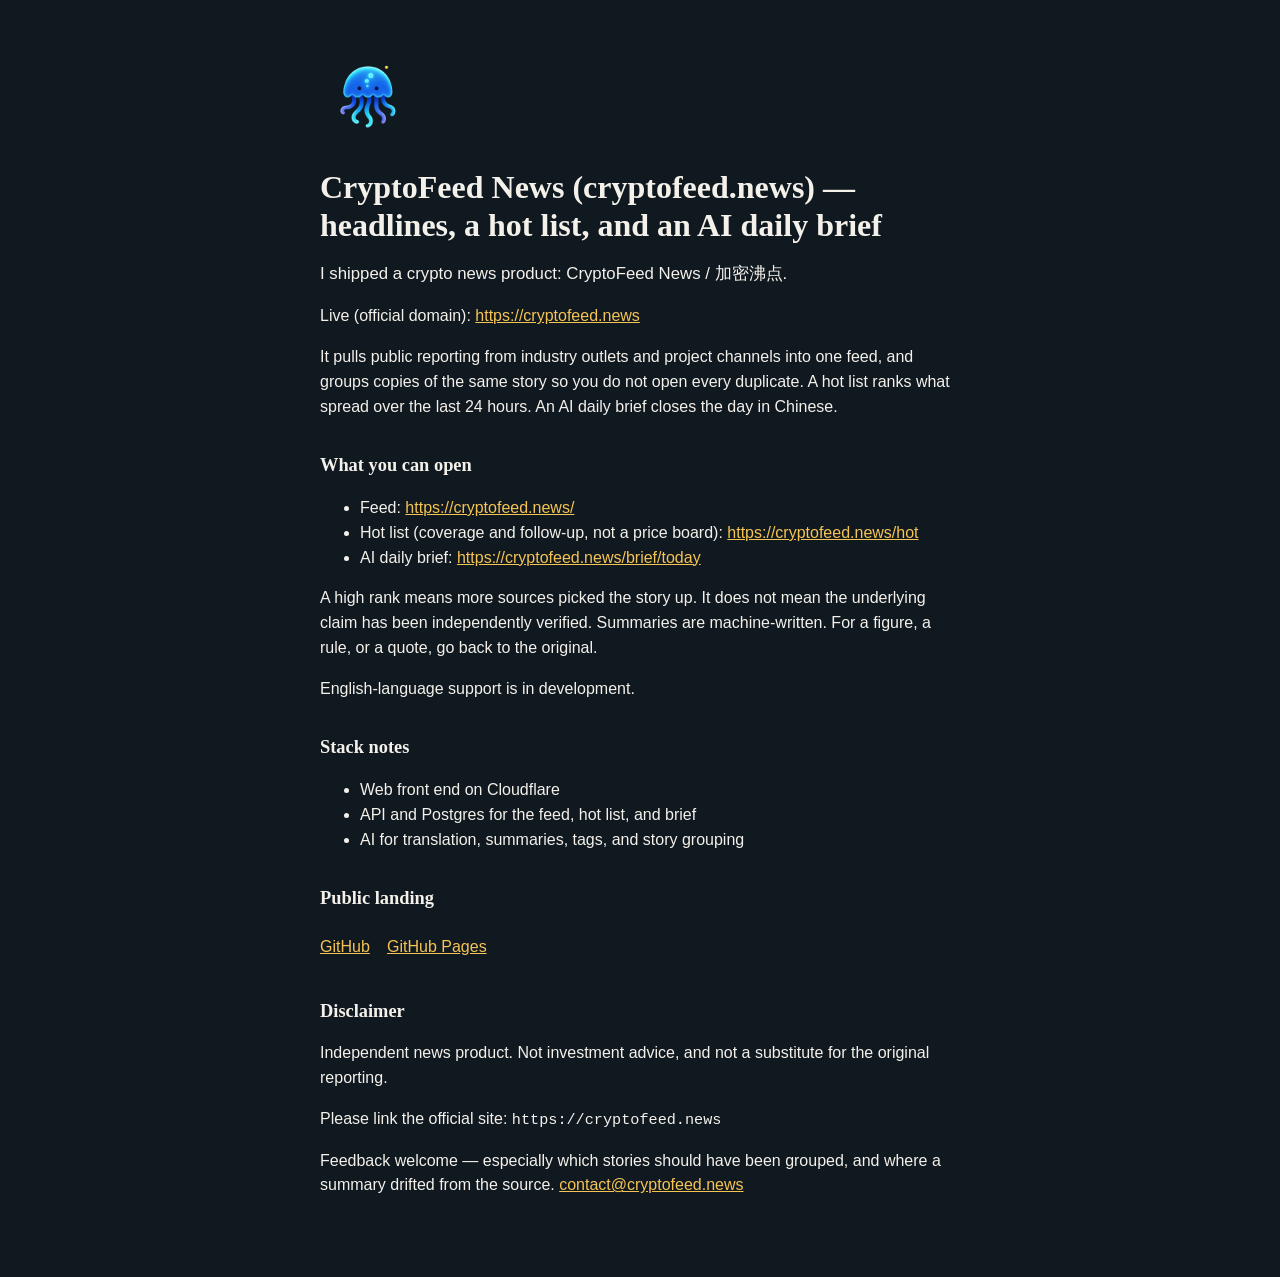
==== index.html @ f62c3813 "Add the public project page for CryptoFeed News." ====
<!DOCTYPE html>
<html lang="en">
<head>
  <meta charset="utf-8">
  <meta name="viewport" content="width=device-width, initial-scale=1">
  <title>CryptoFeed News (cryptofeed.news) — headlines, a hot list, and an AI daily brief</title>
  <meta name="description" content="CryptoFeed News gathers public crypto reporting into one feed, ranks a 24-hour hot list by coverage, and publishes an AI daily brief. English support is in development.">
  <link rel="icon" href="logo.png">
  <meta property="og:title" content="CryptoFeed News — headlines, a hot list, and an AI daily brief">
  <meta property="og:description" content="A crypto news feed that groups the same story, ranks 24-hour coverage, and publishes an AI daily brief.">
  <meta property="og:image" content="logo.png">
  <meta property="og:url" content="https://githubaskbx.github.io/cryptofeed-news/">
  <style>
    :root { color-scheme: dark; }
    body {
      margin: 0;
      font-family: Georgia, "Iowan Old Style", Palatino, serif;
      background: #101820;
      color: #f4f1ea;
      line-height: 1.55;
    }
    main { max-width: 40rem; margin: 0 auto; padding: 3rem 1.25rem 4rem; }
    img { width: 96px; height: 96px; }
    h1 { font-size: 2rem; line-height: 1.2; margin: 1rem 0 0.5rem; }
    h2 { font-size: 1.15rem; margin: 2rem 0 0.5rem; }
    p, li { font-family: -apple-system, BlinkMacSystemFont, "Segoe UI", sans-serif; }
    a { color: #f5c454; }
    .lede { font-size: 1.05rem; }
    .links a { display: inline-block; margin: 0.35rem 0.8rem 0.35rem 0; }
    code { font-family: ui-monospace, SFMono-Regular, Menlo, monospace; font-size: 0.95em; }
  </style>
</head>
<body>
  <main>
    <img src="logo.png" alt="CryptoFeed News logo, a blue jellyfish">
    <h1>CryptoFeed News (cryptofeed.news) — headlines, a hot list, and an AI daily brief</h1>
    <p class="lede">I shipped a crypto news product: CryptoFeed News / 加密沸点.</p>
    <p>Live (official domain): <a href="https://cryptofeed.news">https://cryptofeed.news</a></p>
    <p>It pulls public reporting from industry outlets and project channels into one feed, and groups copies of the same story so you do not open every duplicate. A hot list ranks what spread over the last 24 hours. An AI daily brief closes the day in Chinese.</p>

    <h2>What you can open</h2>
    <ul>
      <li>Feed: <a href="https://cryptofeed.news/">https://cryptofeed.news/</a></li>
      <li>Hot list (coverage and follow-up, not a price board): <a href="https://cryptofeed.news/hot">https://cryptofeed.news/hot</a></li>
      <li>AI daily brief: <a href="https://cryptofeed.news/brief/today">https://cryptofeed.news/brief/today</a></li>
    </ul>
    <p>A high rank means more sources picked the story up. It does not mean the underlying claim has been independently verified. Summaries are machine-written. For a figure, a rule, or a quote, go back to the original.</p>
    <p>English-language support is in development.</p>

    <h2>Stack notes</h2>
    <ul>
      <li>Web front end on Cloudflare</li>
      <li>API and Postgres for the feed, hot list, and brief</li>
      <li>AI for translation, summaries, tags, and story grouping</li>
    </ul>

    <h2>Public landing</h2>
    <p class="links">
      <a href="https://github.com/githubaskbx/cryptofeed-news">GitHub</a>
      <a href="https://githubaskbx.github.io/cryptofeed-news/">GitHub Pages</a>
    </p>

    <h2>Disclaimer</h2>
    <p>Independent news product. Not investment advice, and not a substitute for the original reporting.</p>
    <p>Please link the official site: <code>https://cryptofeed.news</code></p>
    <p>Feedback welcome — especially which stories should have been grouped, and where a summary drifted from the source. <a href="mailto:contact@cryptofeed.news">contact@cryptofeed.news</a></p>
  </main>
</body>
</html>
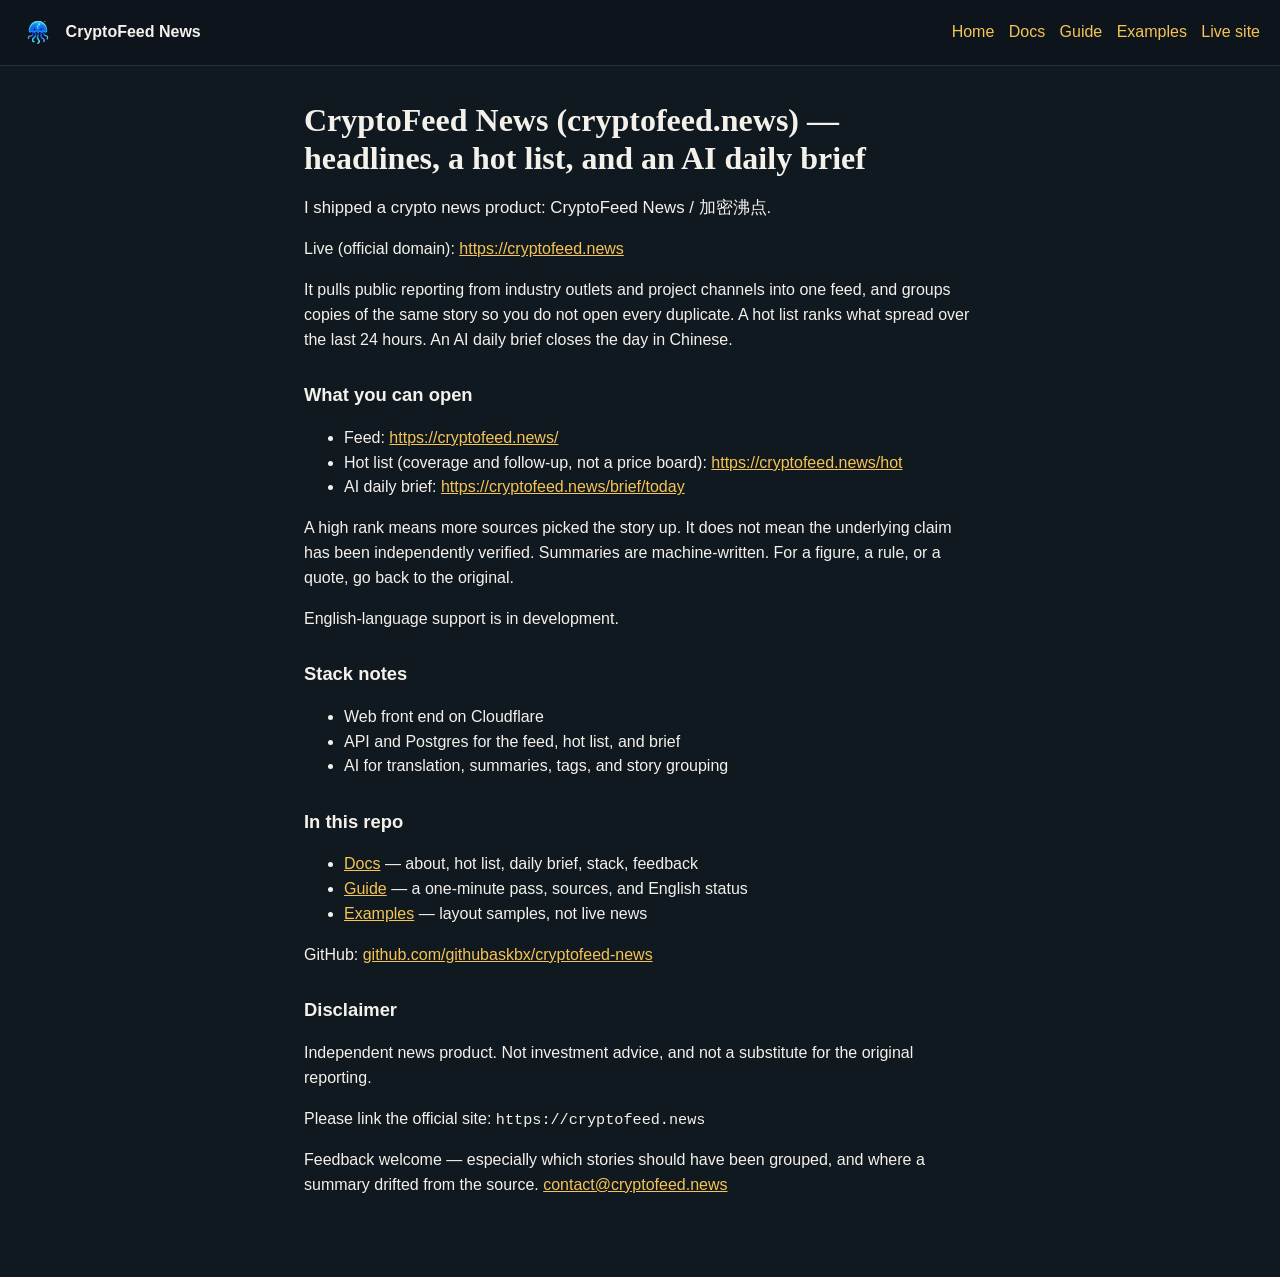
==== commit 11a75dab: "Add docs, guide, and example pages so the public repo has a real site layout." ====
--- a/index.html
+++ b/index.html
@@ -6,33 +6,24 @@
   <title>CryptoFeed News (cryptofeed.news) — headlines, a hot list, and an AI daily brief</title>
   <meta name="description" content="CryptoFeed News gathers public crypto reporting into one feed, ranks a 24-hour hot list by coverage, and publishes an AI daily brief. English support is in development.">
   <link rel="icon" href="logo.png">
+  <link rel="stylesheet" href="assets/css/site.css">
   <meta property="og:title" content="CryptoFeed News — headlines, a hot list, and an AI daily brief">
   <meta property="og:description" content="A crypto news feed that groups the same story, ranks 24-hour coverage, and publishes an AI daily brief.">
   <meta property="og:image" content="logo.png">
   <meta property="og:url" content="https://githubaskbx.github.io/cryptofeed-news/">
-  <style>
-    :root { color-scheme: dark; }
-    body {
-      margin: 0;
-      font-family: Georgia, "Iowan Old Style", Palatino, serif;
-      background: #101820;
-      color: #f4f1ea;
-      line-height: 1.55;
-    }
-    main { max-width: 40rem; margin: 0 auto; padding: 3rem 1.25rem 4rem; }
-    img { width: 96px; height: 96px; }
-    h1 { font-size: 2rem; line-height: 1.2; margin: 1rem 0 0.5rem; }
-    h2 { font-size: 1.15rem; margin: 2rem 0 0.5rem; }
-    p, li { font-family: -apple-system, BlinkMacSystemFont, "Segoe UI", sans-serif; }
-    a { color: #f5c454; }
-    .lede { font-size: 1.05rem; }
-    .links a { display: inline-block; margin: 0.35rem 0.8rem 0.35rem 0; }
-    code { font-family: ui-monospace, SFMono-Regular, Menlo, monospace; font-size: 0.95em; }
-  </style>
 </head>
 <body>
+  <header class="top">
+    <a class="brand" href="index.html"><img src="logo.png" alt=""> CryptoFeed News</a>
+    <nav>
+      <a href="index.html">Home</a>
+      <a href="docs/index.html">Docs</a>
+      <a href="guide/index.html">Guide</a>
+      <a href="examples/index.html">Examples</a>
+      <a href="https://cryptofeed.news">Live site</a>
+    </nav>
+  </header>
   <main>
-    <img src="logo.png" alt="CryptoFeed News logo, a blue jellyfish">
     <h1>CryptoFeed News (cryptofeed.news) — headlines, a hot list, and an AI daily brief</h1>
     <p class="lede">I shipped a crypto news product: CryptoFeed News / 加密沸点.</p>
     <p>Live (official domain): <a href="https://cryptofeed.news">https://cryptofeed.news</a></p>
@@ -54,11 +45,13 @@
       <li>AI for translation, summaries, tags, and story grouping</li>
     </ul>
 
-    <h2>Public landing</h2>
-    <p class="links">
-      <a href="https://github.com/githubaskbx/cryptofeed-news">GitHub</a>
-      <a href="https://githubaskbx.github.io/cryptofeed-news/">GitHub Pages</a>
-    </p>
+    <h2>In this repo</h2>
+    <ul>
+      <li><a href="docs/index.html">Docs</a> — about, hot list, daily brief, stack, feedback</li>
+      <li><a href="guide/index.html">Guide</a> — a one-minute pass, sources, and English status</li>
+      <li><a href="examples/index.html">Examples</a> — layout samples, not live news</li>
+    </ul>
+    <p>GitHub: <a href="https://github.com/githubaskbx/cryptofeed-news">github.com/githubaskbx/cryptofeed-news</a></p>
 
     <h2>Disclaimer</h2>
     <p>Independent news product. Not investment advice, and not a substitute for the original reporting.</p>
--- a/assets/css/site.css
+++ b/assets/css/site.css
@@ -0,0 +1,44 @@
+:root { color-scheme: dark; }
+body {
+  margin: 0;
+  background: #101820;
+  color: #f4f1ea;
+  line-height: 1.55;
+  font-family: -apple-system, BlinkMacSystemFont, "Segoe UI", sans-serif;
+}
+a { color: #f5c454; }
+header.top {
+  display: flex;
+  flex-wrap: wrap;
+  gap: 0.75rem 1.5rem;
+  align-items: center;
+  justify-content: space-between;
+  padding: 0.9rem 1.25rem;
+  border-bottom: 1px solid #243140;
+  background: #0d141c;
+}
+.brand {
+  display: flex;
+  align-items: center;
+  gap: 0.6rem;
+  color: #f4f1ea;
+  text-decoration: none;
+  font-weight: 650;
+}
+.brand img { width: 36px; height: 36px; }
+nav { display: flex; flex-wrap: wrap; gap: 0.9rem; }
+nav a { text-decoration: none; }
+main { max-width: 42rem; margin: 0 auto; padding: 2.2rem 1.25rem 4rem; }
+h1 { font-family: Georgia, Palatino, serif; font-size: 2rem; line-height: 1.2; margin: 0 0 0.8rem; }
+h2 { font-size: 1.15rem; margin: 1.8rem 0 0.45rem; }
+.lede { font-size: 1.05rem; }
+.card-list { list-style: none; padding: 0; }
+.card-list li {
+  margin: 0.7rem 0;
+  padding: 0.85rem 1rem;
+  border: 1px solid #243140;
+  border-radius: 10px;
+  background: #16202b;
+}
+footer.note { margin-top: 2.5rem; color: #b7c0ca; font-size: 0.92rem; }
+code { font-family: ui-monospace, SFMono-Regular, Menlo, monospace; font-size: 0.95em; }
